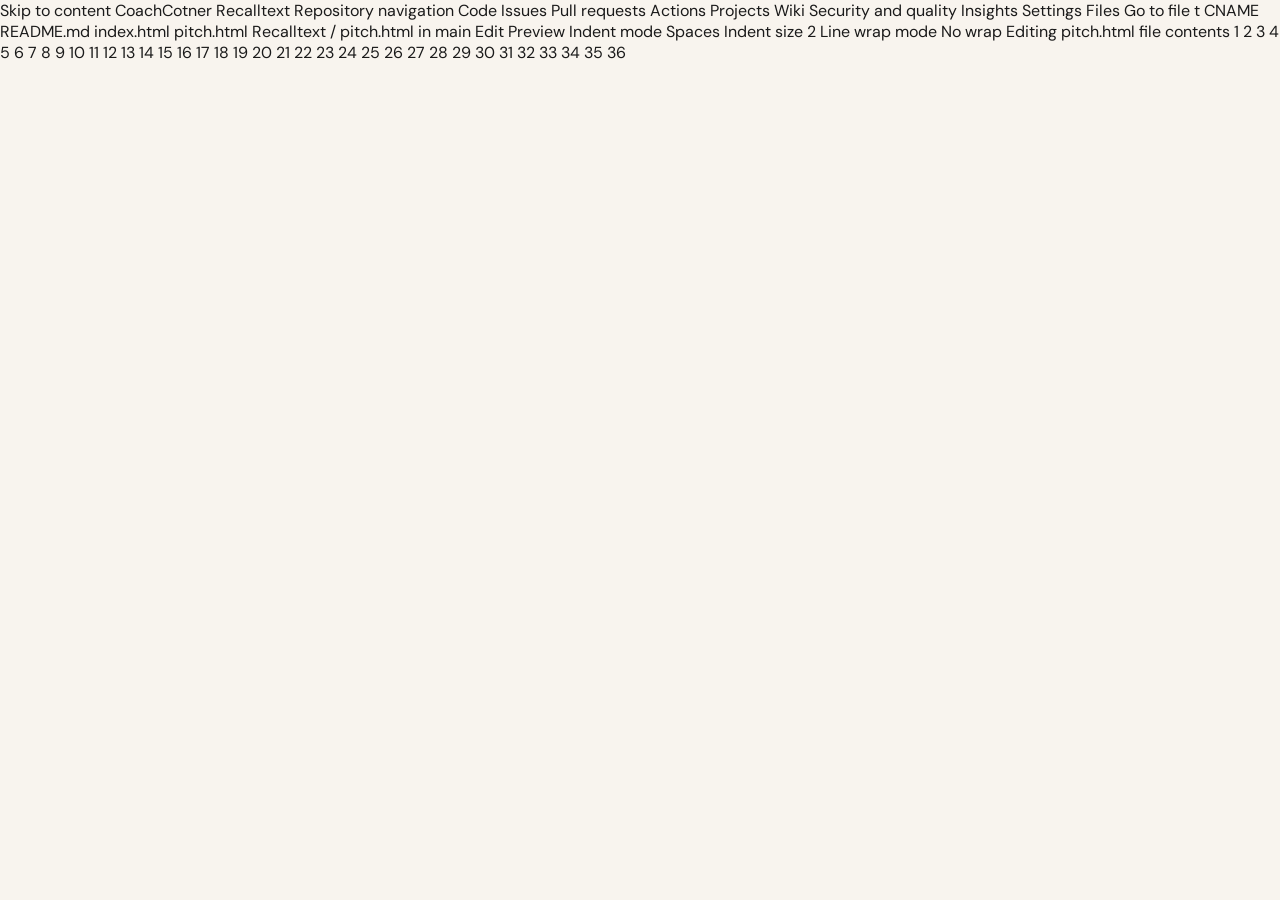
==== pitch/index.html @ 9c3ba1a9 "Create index.html" ====
Skip to content
CoachCotner
Recalltext
Repository navigation
Code
Issues
Pull requests
Actions
Projects
Wiki
Security and quality
Insights
Settings
Files
Go to file
t
CNAME
README.md
index.html
pitch.html
Recalltext
/
pitch.html
in
main

Edit

Preview
Indent mode

Spaces
Indent size

2
Line wrap mode

No wrap
Editing pitch.html file contents
  1
  2
  3
  4
  5
  6
  7
  8
  9
 10
 11
 12
 13
 14
 15
 16
 17
 18
 19
 20
 21
 22
 23
 24
 25
 26
 27
 28
 29
 30
 31
 32
 33
 34
 35
 36
<!DOCTYPE html>
<html lang="en">
<head>
<meta charset="UTF-8"/>
<meta name="viewport" content="width=device-width, initial-scale=1.0"/>
<title>RecallText™ — One Transaction. All Conversations. One Verified Record.</title>
<link href="https://fonts.googleapis.com/css2?family=Cormorant+Garamond:wght@400;500;600;700&family=DM+Sans:wght@300;400;500;600;700&family=DM+Mono:wght@400;500&display=swap" rel="stylesheet"/>
<style>
:root{--navy:#1A2F5A;--navy-dark:#0F1E3D;--orange:#F97316;--orange-light:#FB9A4B;--cream:#F8F4EE;--cream-dark:#EDE8DF;--text:#1A1A1A;--muted:#6B7280;}
*{margin:0;padding:0;box-sizing:border-box;}html{scroll-behavior:smooth;}
body{font-family:'DM Sans',sans-serif;background:var(--cream);color:var(--text);overflow-x:hidden;}
nav{position:fixed;top:0;left:0;right:0;z-index:100;background:rgba(15,30,61,0.97);backdrop-filter:blur(20px);padding:16px 60px;display:flex;align-items:center;justify-content:space-between;border-bottom:1px solid rgba(249,115,22,0.2);}
.nav-logo{font-family:'Cormorant Garamond',serif;font-size:22px;font-weight:700;color:white;}.nav-logo span{color:var(--orange);}
.nav-badge{background:rgba(249,115,22,0.12);border:1px solid rgba(249,115,22,0.35);color:var(--orange);font-size:10px;font-weight:700;letter-spacing:2px;text-transform:uppercase;padding:4px 14px;border-radius:100px;}
.nav-cta{background:var(--orange);color:white;padding:10px 28px;border-radius:100px;font-size:13px;font-weight:700;text-decoration:none;transition:all 0.2s;}
.nav-cta:hover{background:var(--orange-light);transform:translateY(-1px);}
.hero{min-height:100vh;background:linear-gradient(150deg,#0a1628 0%,var(--navy) 55%,#1e3a6e 100%);display:grid;grid-template-columns:1.1fr 0.9fr;align-items:center;padding:130px 80px 80px;position:relative;overflow:hidden;}
.hero::before{content:'';position:absolute;inset:0;pointer-events:none;background:radial-gradient(ellipse 60% 50% at 70% 50%,rgba(249,115,22,0.06) 0%,transparent 70%);}
.hero-tag{display:inline-flex;align-items:center;gap:8px;background:rgba(249,115,22,0.1);border:1px solid rgba(249,115,22,0.3);color:var(--orange);border-radius:100px;padding:6px 18px;font-size:11px;font-weight:700;letter-spacing:2px;text-transform:uppercase;margin-bottom:28px;animation:fadeUp 0.6s ease both;}
.hero h1{font-family:'Cormorant Garamond',serif;font-size:clamp(42px,5.5vw,72px);font-weight:600;line-height:1.08;color:white;letter-spacing:-0.5px;margin-bottom:24px;animation:fadeUp 0.6s ease 0.1s both;}
.hero h1 em{color:var(--orange);font-style:normal;}
.hero-sub{font-size:17px;line-height:1.75;color:rgba(255,255,255,0.68);max-width:500px;margin-bottom:44px;animation:fadeUp 0.6s ease 0.2s both;}
.hero-stats{display:flex;gap:48px;margin-bottom:48px;animation:fadeUp 0.6s ease 0.3s both;}
.stat-num{font-family:'Cormorant Garamond',serif;font-size:40px;font-weight:700;color:var(--orange);line-height:1;}
.stat-label{font-size:11px;color:rgba(255,255,255,0.45);margin-top:4px;font-weight:600;text-transform:uppercase;letter-spacing:1px;}
.hero-actions{display:flex;gap:14px;flex-wrap:wrap;animation:fadeUp 0.6s ease 0.4s both;}
.btn-primary{background:var(--orange);color:white;padding:15px 36px;border-radius:100px;font-size:14px;font-weight:700;text-decoration:none;transition:all 0.25s;box-shadow:0 8px 32px rgba(249,115,22,0.35);}
.btn-primary:hover{transform:translateY(-2px);box-shadow:0 14px 40px rgba(249,115,22,0.45);}
.btn-ghost{background:transparent;color:rgba(255,255,255,0.8);padding:15px 36px;border-radius:100px;font-size:14px;font-weight:500;text-decoration:none;border:1px solid rgba(255,255,255,0.2);transition:all 0.25s;}
.btn-ghost:hover{border-color:rgba(255,255,255,0.4);color:white;}
.hero-right{display:flex;justify-content:center;align-items:center;animation:fadeUp 0.8s ease 0.3s both;}
.doc-mockup{background:white;border-radius:18px;padding:28px;width:360px;box-shadow:0 40px 80px rgba(0,0,0,0.45);}
.doc-header{border-bottom:2px solid var(--navy);padding-bottom:14px;margin-bottom:18px;}
.doc-title{font-family:'Cormorant Garamond',serif;font-size:12px;font-weight:700;color:var(--navy);letter-spacing:1px;text-transform:uppercase;}
.doc-sub{font-size:10px;color:var(--muted);margin-top:3px;font-family:'DM Mono',monospace;}
.doc-section-head{font-size:9px;font-weight:700;color:var(--orange);text-transform:uppercase;letter-spacing:1.5px;margin-bottom:10px;display:flex;align-items:center;gap:8px;}
Use Control + Shift + m to toggle the tab key moving focus. Alternatively, use esc then tab to move to the next interactive element on the page.
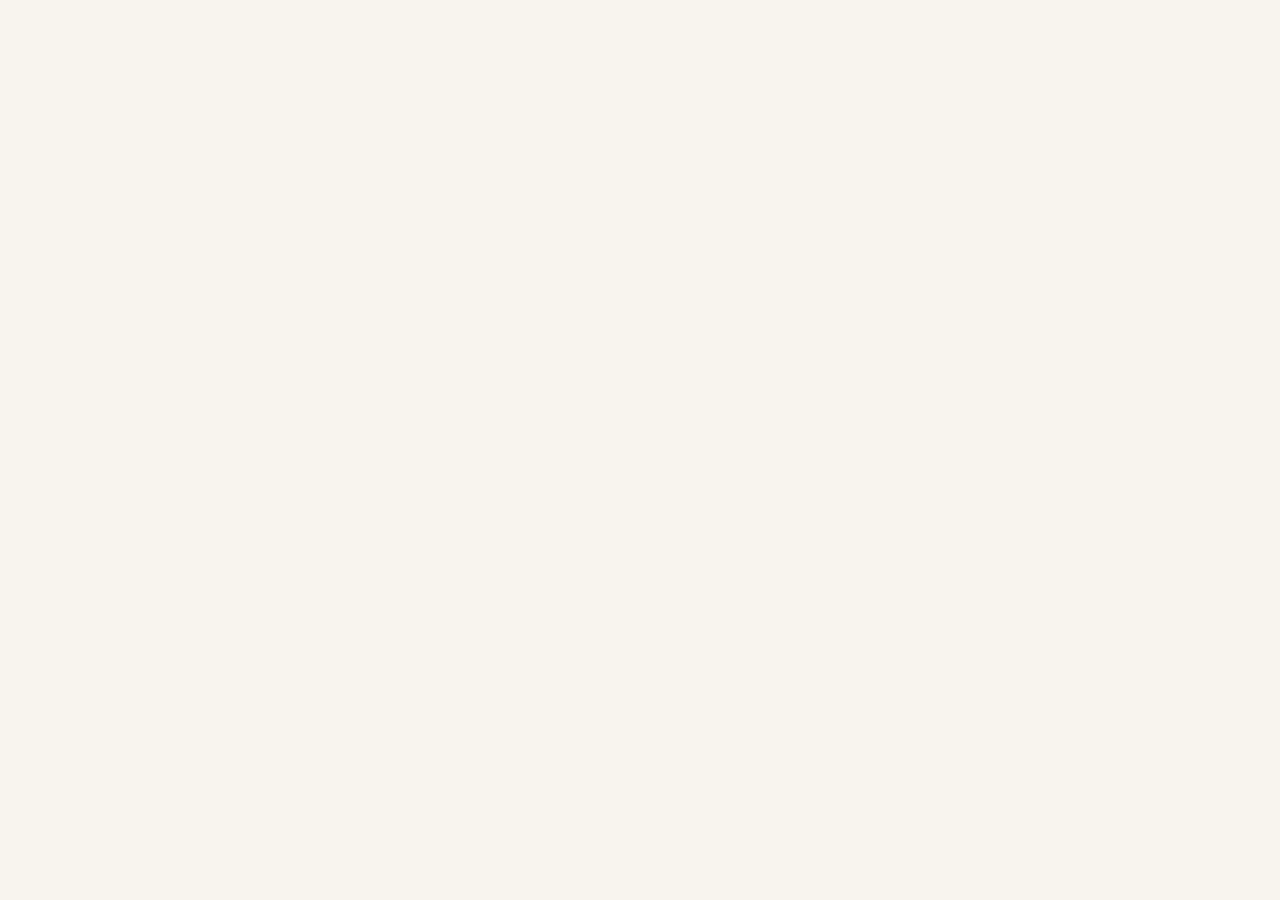
==== commit ce7710e0: "Update index.html" ====
--- a/pitch/index.html
+++ b/pitch/index.html
@@ -1,78 +1,3 @@
-Skip to content
-CoachCotner
-Recalltext
-Repository navigation
-Code
-Issues
-Pull requests
-Actions
-Projects
-Wiki
-Security and quality
-Insights
-Settings
-Files
-Go to file
-t
-CNAME
-README.md
-index.html
-pitch.html
-Recalltext
-/
-pitch.html
-in
-main
-
-Edit
-
-Preview
-Indent mode
-
-Spaces
-Indent size
-
-2
-Line wrap mode
-
-No wrap
-Editing pitch.html file contents
-  1
-  2
-  3
-  4
-  5
-  6
-  7
-  8
-  9
- 10
- 11
- 12
- 13
- 14
- 15
- 16
- 17
- 18
- 19
- 20
- 21
- 22
- 23
- 24
- 25
- 26
- 27
- 28
- 29
- 30
- 31
- 32
- 33
- 34
- 35
- 36
 <!DOCTYPE html>
 <html lang="en">
 <head>
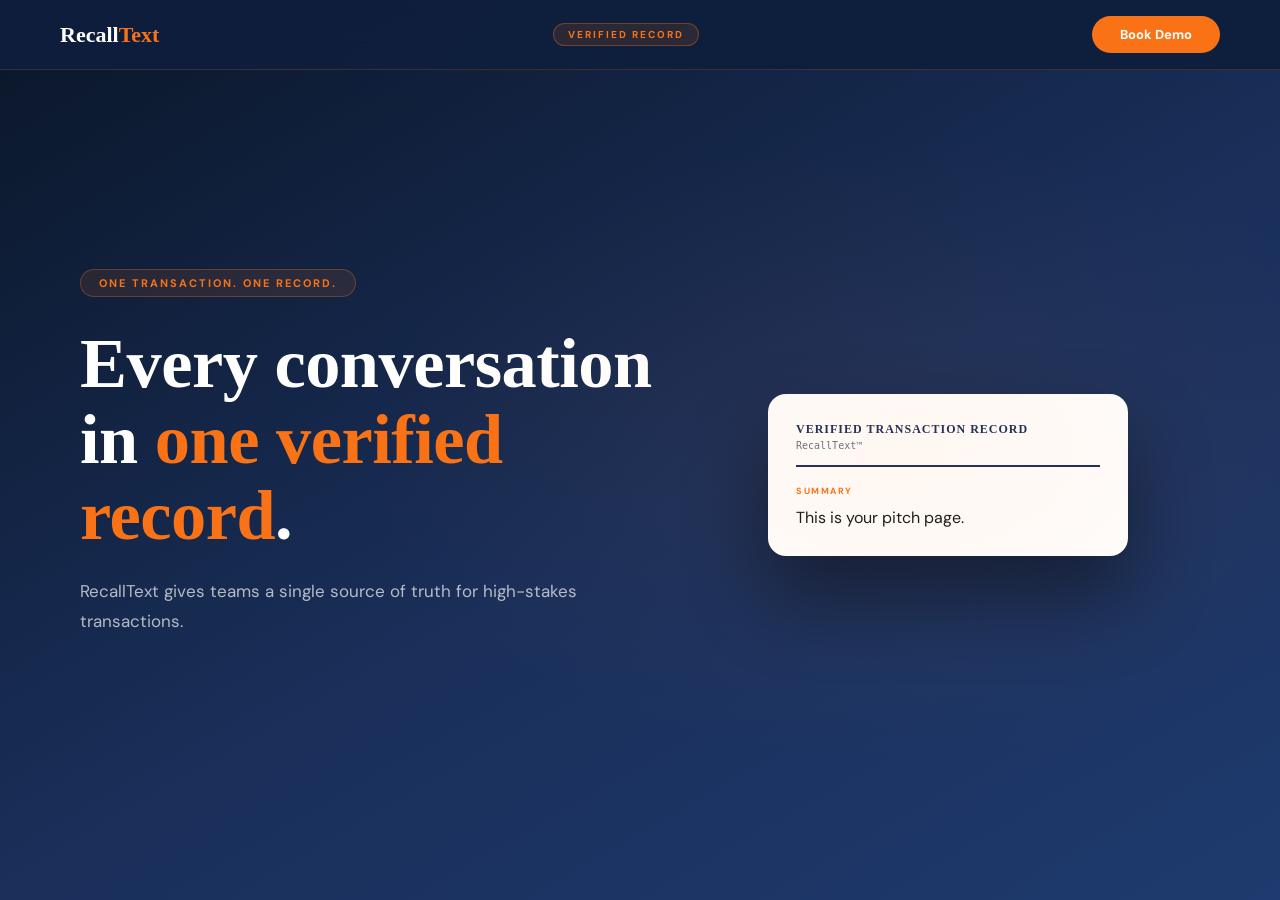
==== commit b051b788: "Update index.html" ====
--- a/pitch/index.html
+++ b/pitch/index.html
@@ -34,4 +34,38 @@
 .doc-title{font-family:'Cormorant Garamond',serif;font-size:12px;font-weight:700;color:var(--navy);letter-spacing:1px;text-transform:uppercase;}
 .doc-sub{font-size:10px;color:var(--muted);margin-top:3px;font-family:'DM Mono',monospace;}
 .doc-section-head{font-size:9px;font-weight:700;color:var(--orange);text-transform:uppercase;letter-spacing:1.5px;margin-bottom:10px;display:flex;align-items:center;gap:8px;}
-Use Control + Shift + m to toggle the tab key moving focus. Alternatively, use esc then tab to move to the next interactive element on the page.
+</style>
+</head>
+
+<body>
+
+<nav>
+  <div class="nav-logo">Recall<span>Text</span></div>
+  <div class="nav-badge">Verified Record</div>
+  <a class="nav-cta" href="#">Book Demo</a>
+</nav>
+
+<section class="hero">
+  <div>
+    <div class="hero-tag">One Transaction. One Record.</div>
+    <h1>Every conversation in <em>one verified record</em>.</h1>
+    <p class="hero-sub">
+      RecallText gives teams a single source of truth for high-stakes transactions.
+    </p>
+  </div>
+
+  <div class="hero-right">
+    <div class="doc-mockup">
+      <div class="doc-header">
+        <div class="doc-title">Verified Transaction Record</div>
+        <div class="doc-sub">RecallText™</div>
+      </div>
+
+      <div class="doc-section-head">Summary</div>
+      <p>This is your pitch page.</p>
+    </div>
+  </div>
+</section>
+
+</body>
+</html>
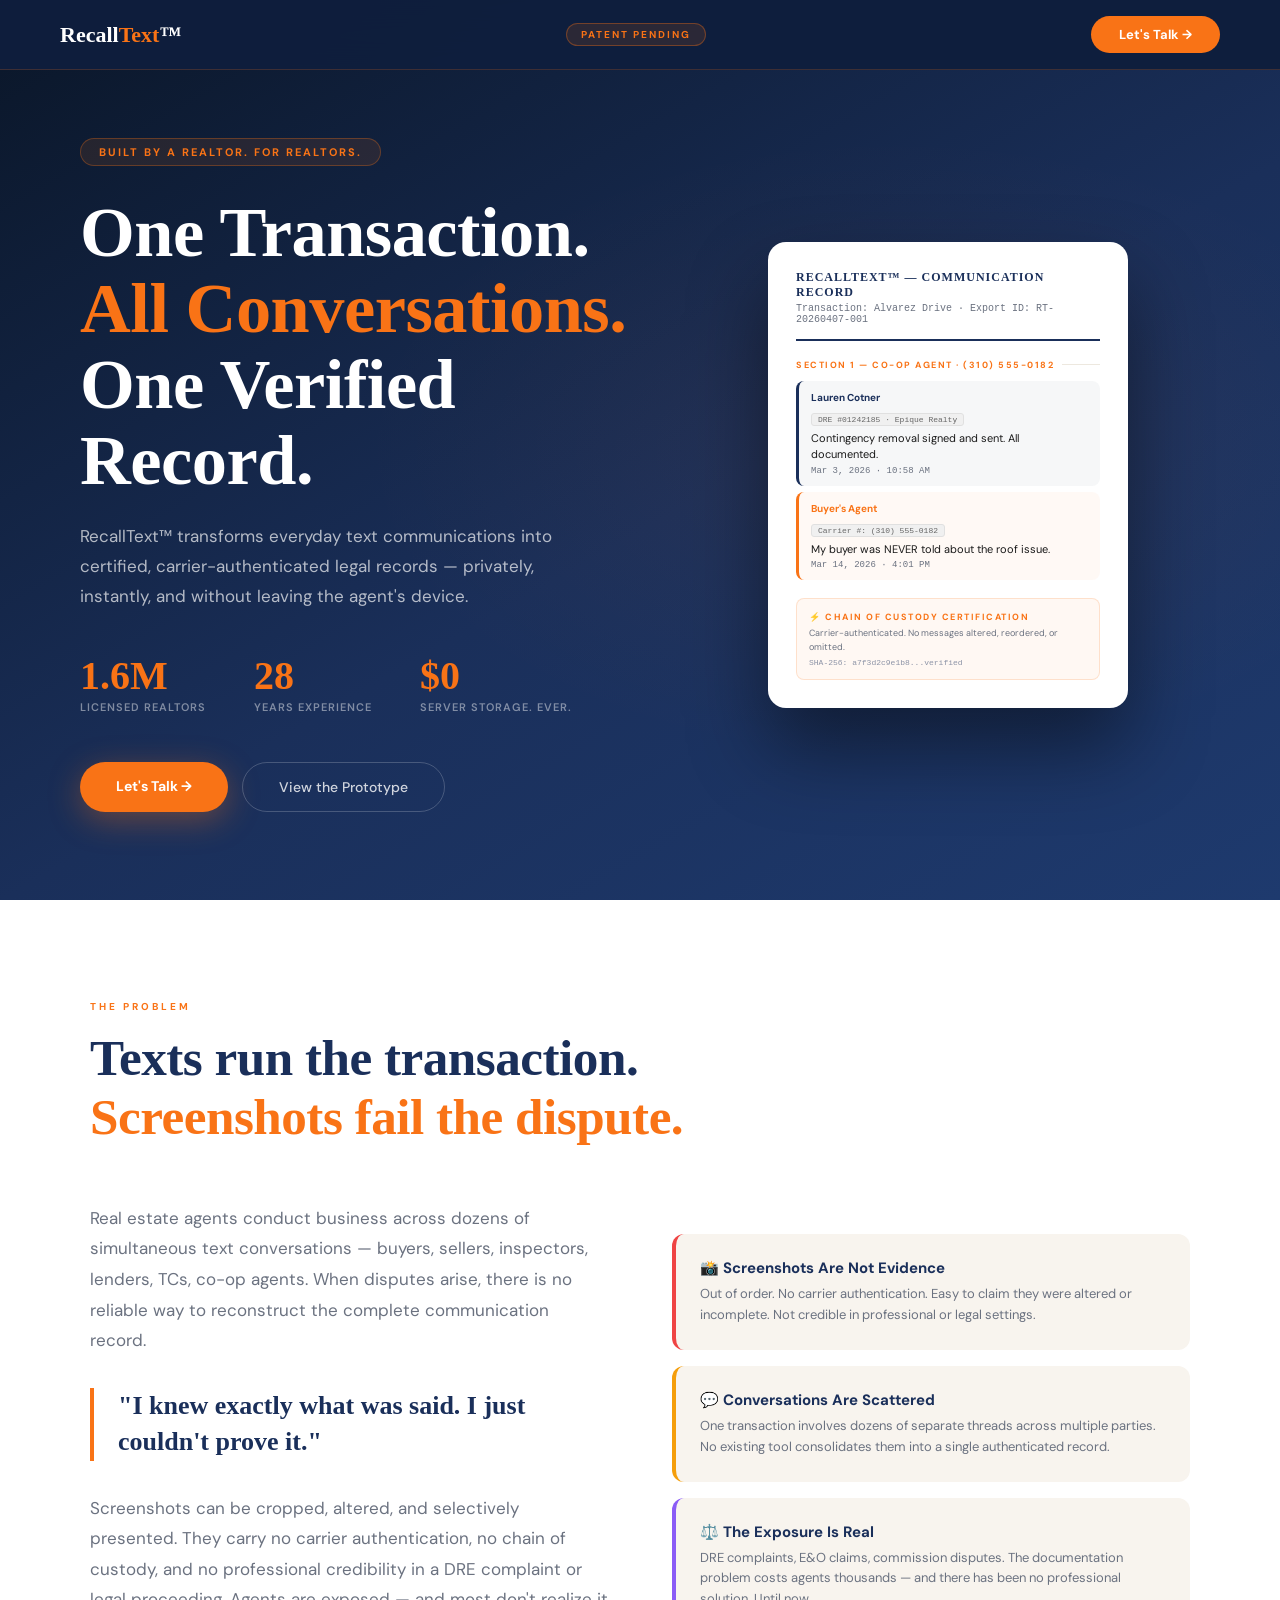
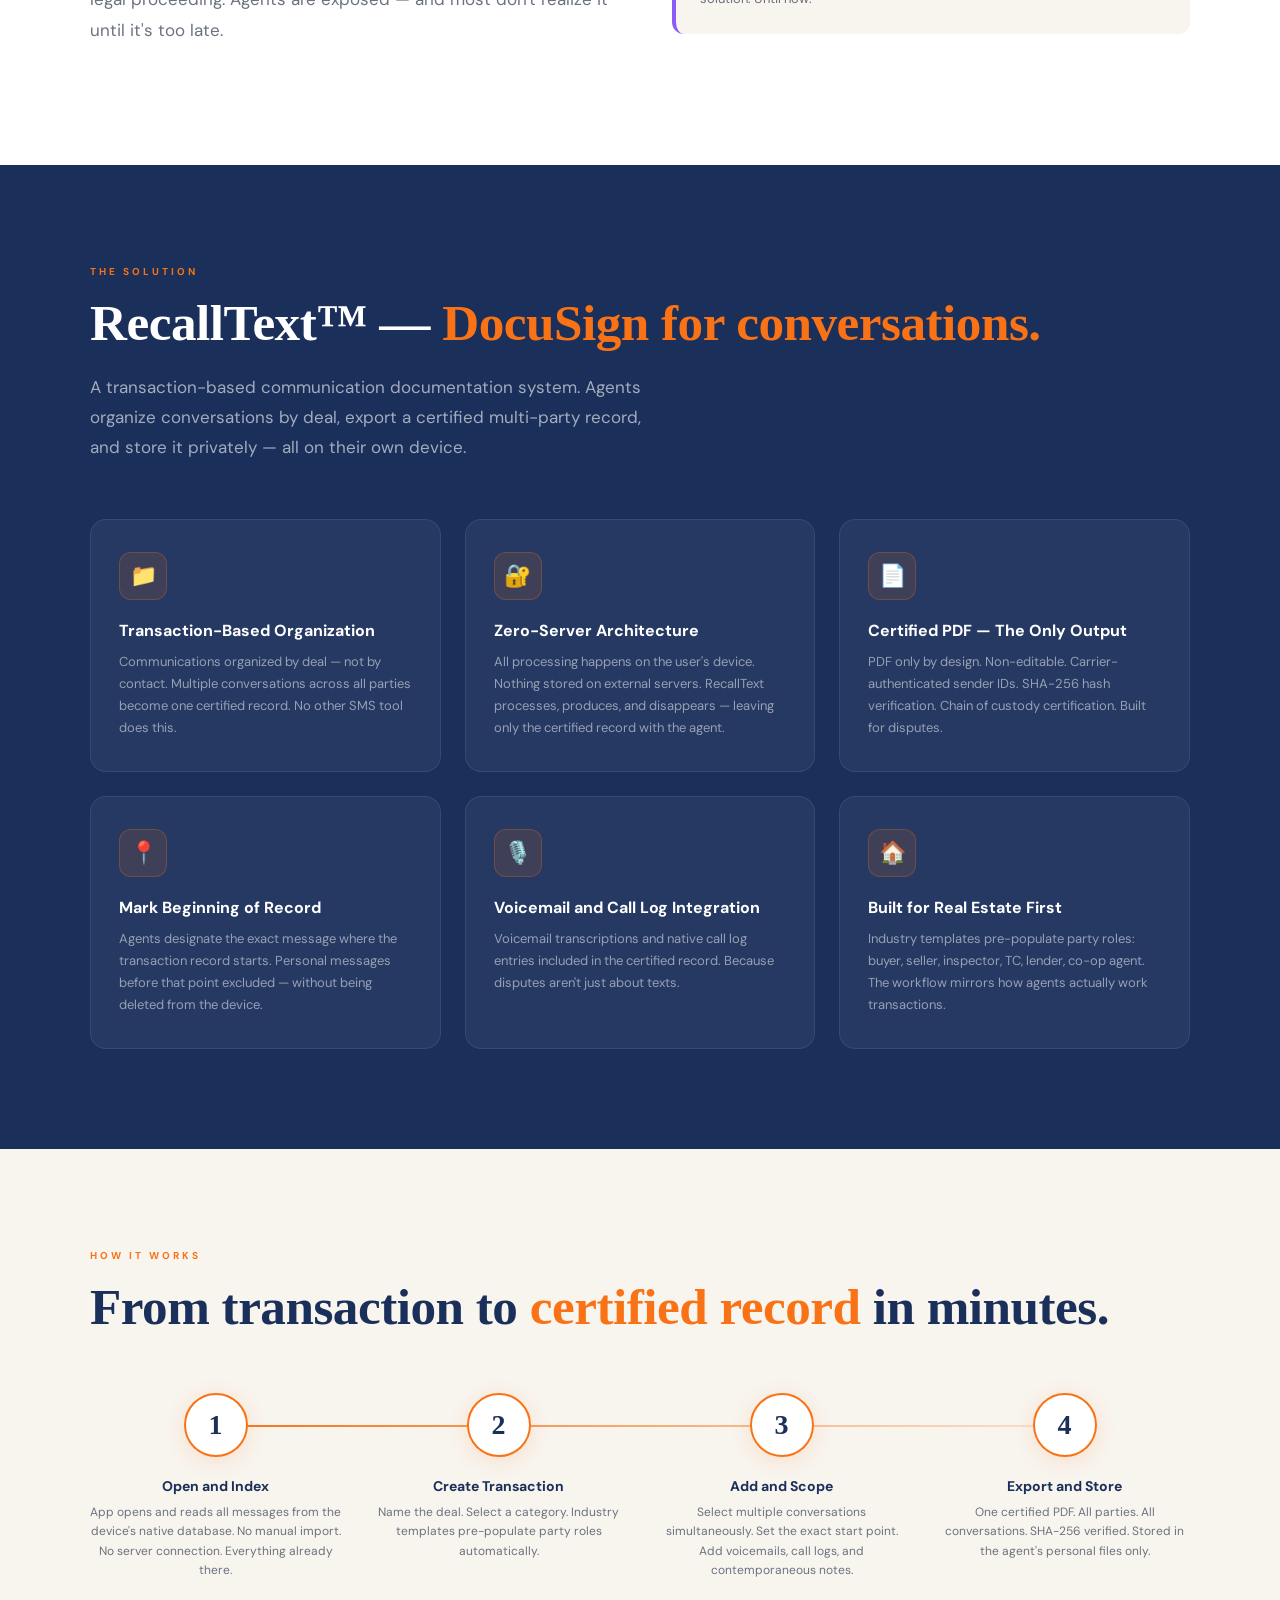
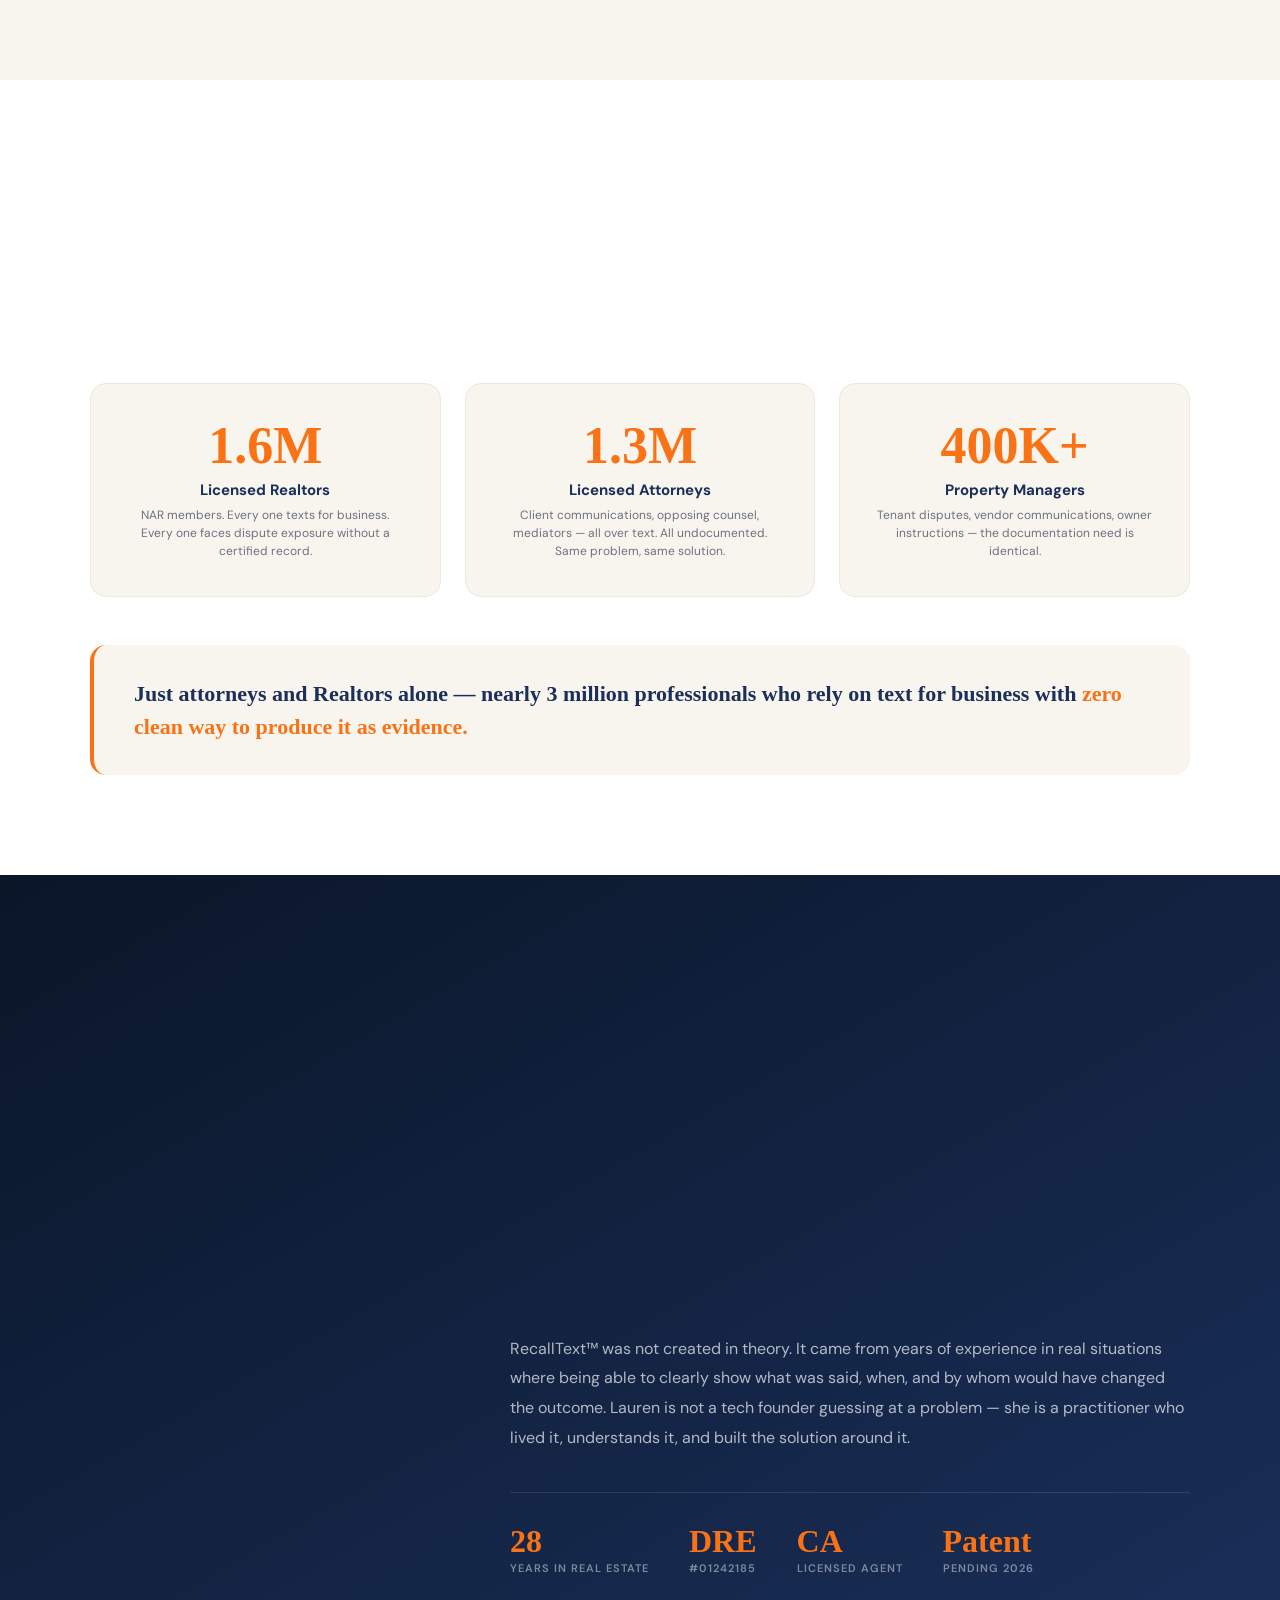
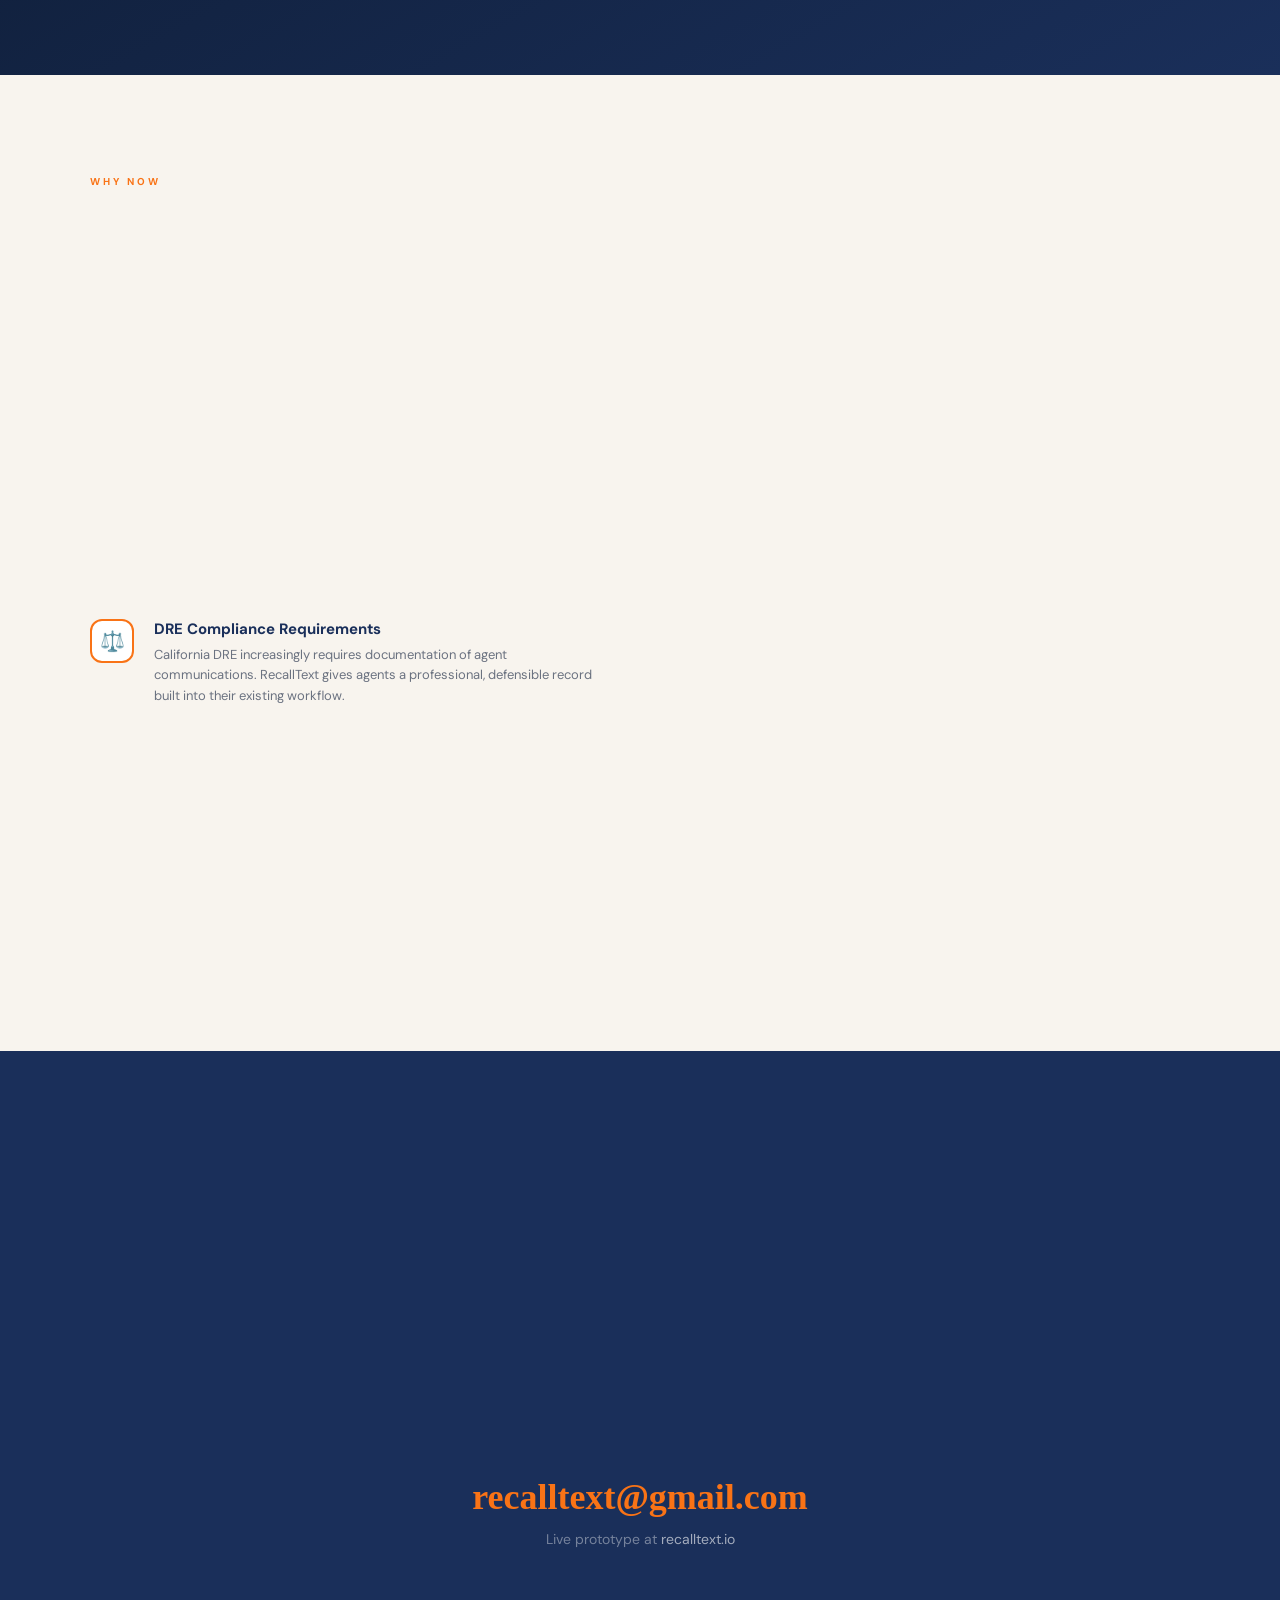
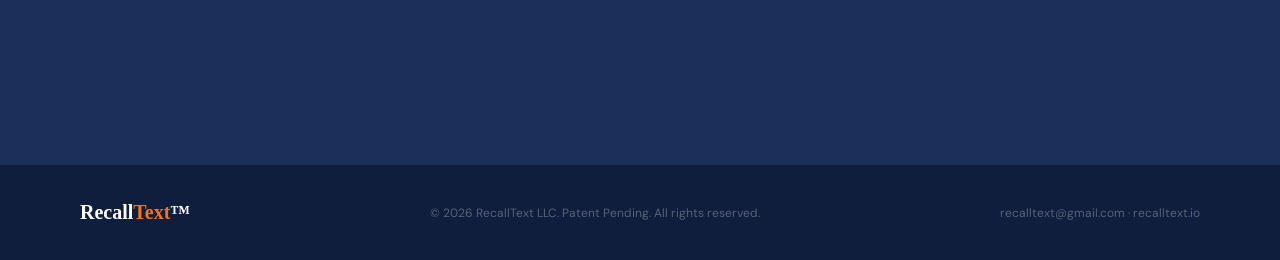
==== commit 0d0a093a: "Update index.html" ====
--- a/pitch/index.html
+++ b/pitch/index.html
@@ -34,38 +34,362 @@
 .doc-title{font-family:'Cormorant Garamond',serif;font-size:12px;font-weight:700;color:var(--navy);letter-spacing:1px;text-transform:uppercase;}
 .doc-sub{font-size:10px;color:var(--muted);margin-top:3px;font-family:'DM Mono',monospace;}
 .doc-section-head{font-size:9px;font-weight:700;color:var(--orange);text-transform:uppercase;letter-spacing:1.5px;margin-bottom:10px;display:flex;align-items:center;gap:8px;}
+.doc-section-head::after{content:'';flex:1;height:1px;background:var(--cream-dark);}
+.doc-msg{padding:10px 12px;border-radius:8px;margin-bottom:6px;border-left:3px solid;}
+.doc-msg.navy{border-color:var(--navy);background:rgba(26,47,90,0.04);}
+.doc-msg.orange{border-color:var(--orange);background:rgba(249,115,22,0.04);}
+.doc-msg .sender{font-size:10px;font-weight:700;margin-bottom:2px;}
+.doc-msg.navy .sender{color:var(--navy);}.doc-msg.orange .sender{color:var(--orange);}
+.doc-msg .badge{display:inline-block;background:#F0F0F0;border:1px solid #E0E0E0;border-radius:3px;padding:1px 6px;font-size:8px;color:#666;font-family:'DM Mono',monospace;margin-bottom:4px;}
+.doc-msg .text{font-size:11px;line-height:1.5;color:var(--text);}
+.doc-msg .ts{font-size:9px;color:var(--muted);margin-top:3px;font-family:'DM Mono',monospace;}
+.doc-cert{margin-top:18px;padding:12px;background:rgba(249,115,22,0.05);border:1px solid rgba(249,115,22,0.18);border-radius:8px;}
+.doc-cert-title{font-size:9px;font-weight:700;color:var(--orange);text-transform:uppercase;letter-spacing:1.5px;margin-bottom:4px;}
+.doc-cert-text{font-size:9px;color:var(--muted);line-height:1.5;}
+.doc-hash{font-family:'DM Mono',monospace;font-size:8px;color:var(--navy);margin-top:4px;opacity:0.5;}
+section{padding:100px 80px;}.section-inner{max-width:1100px;margin:0 auto;}
+.section-tag{font-size:10px;font-weight:700;color:var(--orange);letter-spacing:3px;text-transform:uppercase;margin-bottom:16px;}
+.section-title{font-family:'Cormorant Garamond',serif;font-size:clamp(30px,4vw,52px);font-weight:600;line-height:1.15;letter-spacing:-0.5px;margin-bottom:20px;color:var(--navy);}
+.section-title em{color:var(--orange);font-style:normal;}
+.problem{background:white;}
+.problem-grid{display:grid;grid-template-columns:1fr 1fr;gap:64px;align-items:center;margin-top:56px;}
+.problem-left p{font-size:17px;line-height:1.8;color:var(--muted);margin-bottom:20px;}
+.pull-quote{font-family:'Cormorant Garamond',serif;font-size:26px;font-weight:600;color:var(--navy);line-height:1.4;border-left:4px solid var(--orange);padding-left:24px;margin:32px 0;}
+.problem-cards{display:flex;flex-direction:column;gap:16px;}
+.problem-card{background:var(--cream);border-radius:12px;padding:24px;border-left:4px solid;}
+.problem-card.p1{border-color:#EF4444;}.problem-card.p2{border-color:#F59E0B;}.problem-card.p3{border-color:#8B5CF6;}
+.problem-card h3{font-size:15px;font-weight:700;color:var(--navy);margin-bottom:6px;}
+.problem-card p{font-size:13px;color:var(--muted);line-height:1.6;}
+.solution{background:var(--navy);}.solution .section-title{color:white;}
+.solution-grid{display:grid;grid-template-columns:repeat(3,1fr);gap:24px;margin-top:56px;}
+.solution-card{background:rgba(255,255,255,0.05);border:1px solid rgba(255,255,255,0.08);border-radius:16px;padding:32px 28px;transition:all 0.3s;}
+.solution-card:hover{background:rgba(249,115,22,0.08);border-color:rgba(249,115,22,0.25);transform:translateY(-4px);}
+.solution-icon{width:48px;height:48px;background:rgba(249,115,22,0.12);border:1px solid rgba(249,115,22,0.25);border-radius:12px;display:flex;align-items:center;justify-content:center;font-size:22px;margin-bottom:20px;}
+.solution-card h3{font-size:16px;font-weight:700;color:white;margin-bottom:10px;}
+.solution-card p{font-size:13px;color:rgba(255,255,255,0.52);line-height:1.7;}
+.how{background:var(--cream);}
+.steps{display:grid;grid-template-columns:repeat(4,1fr);gap:32px;margin-top:56px;position:relative;}
+.steps::before{content:'';position:absolute;top:32px;left:12%;right:12%;height:2px;background:linear-gradient(90deg,var(--orange),rgba(249,115,22,0.15));z-index:0;}
+.step{position:relative;z-index:1;text-align:center;}
+.step-num{width:64px;height:64px;background:white;border:2px solid var(--orange);border-radius:50%;display:flex;align-items:center;justify-content:center;margin:0 auto 20px;font-family:'Cormorant Garamond',serif;font-size:28px;font-weight:700;color:var(--navy);box-shadow:0 4px 20px rgba(249,115,22,0.15);}
+.step h3{font-size:14px;font-weight:700;color:var(--navy);margin-bottom:8px;}.step p{font-size:12px;color:var(--muted);line-height:1.6;}
+.market{background:white;}
+.market-grid{display:grid;grid-template-columns:repeat(3,1fr);gap:24px;margin-top:56px;}
+.market-card{background:var(--cream);border-radius:16px;padding:36px;text-align:center;border:1px solid var(--cream-dark);transition:all 0.2s;}
+.market-card:hover{border-color:var(--orange);transform:translateY(-2px);}
+.market-num{font-family:'Cormorant Garamond',serif;font-size:52px;font-weight:700;color:var(--orange);line-height:1;margin-bottom:8px;}
+.market-label{font-size:15px;font-weight:700;color:var(--navy);margin-bottom:6px;}
+.market-sub{font-size:12px;color:var(--muted);line-height:1.5;}
+.founder{background:linear-gradient(150deg,#0a1628 0%,var(--navy) 100%);}
+.founder-grid{display:grid;grid-template-columns:340px 1fr;gap:80px;align-items:center;}
+.founder-photo-wrap{position:relative;}
+.founder-photo{width:100%;border-radius:20px;box-shadow:0 40px 80px rgba(0,0,0,0.4);display:block;}
+.founder-badge{position:absolute;bottom:-16px;left:50%;transform:translateX(-50%);background:var(--orange);color:white;font-size:11px;font-weight:700;padding:8px 20px;border-radius:100px;white-space:nowrap;letter-spacing:0.5px;box-shadow:0 8px 24px rgba(249,115,22,0.4);}
+.founder-content .section-title{color:white;margin-bottom:24px;}
+.founder-bio{font-size:16px;line-height:1.85;color:rgba(255,255,255,0.68);margin-bottom:20px;}
+.founder-creds{display:flex;gap:40px;margin-top:40px;flex-wrap:wrap;padding-top:32px;border-top:1px solid rgba(255,255,255,0.1);}
+.cred-val{font-family:'Cormorant Garamond',serif;font-size:32px;font-weight:700;color:var(--orange);line-height:1;margin-bottom:4px;}
+.cred-label{font-size:11px;color:rgba(255,255,255,0.45);font-weight:600;letter-spacing:1px;text-transform:uppercase;}
+.why{background:var(--cream);}
+.why-grid{display:grid;grid-template-columns:1fr 1fr;gap:60px;margin-top:56px;align-items:start;}
+.why-point{display:flex;gap:20px;margin-bottom:32px;}
+.why-icon{width:44px;height:44px;flex-shrink:0;background:white;border:2px solid var(--orange);border-radius:12px;display:flex;align-items:center;justify-content:center;font-size:20px;}
+.why-point h3{font-size:15px;font-weight:700;color:var(--navy);margin-bottom:6px;}
+.why-point p{font-size:13px;color:var(--muted);line-height:1.6;}
+.why-box{background:white;border-radius:20px;padding:40px;border:1px solid var(--cream-dark);}
+.why-box h3{font-family:'Cormorant Garamond',serif;font-size:26px;font-weight:600;color:var(--navy);margin-bottom:20px;}
+.check-list{list-style:none;}
+.check-list li{display:flex;align-items:flex-start;gap:12px;padding:12px 0;border-bottom:1px solid var(--cream-dark);font-size:14px;color:var(--text);line-height:1.5;}
+.check-list li:last-child{border-bottom:none;}
+.chk{width:22px;height:22px;flex-shrink:0;background:rgba(249,115,22,0.1);color:var(--orange);font-weight:700;font-size:12px;border-radius:50%;display:flex;align-items:center;justify-content:center;margin-top:1px;}
+.cta-section{background:var(--navy);text-align:center;padding:120px 80px;}
+.cta-section .section-title{color:white;margin-bottom:16px;}
+.cta-sub{font-size:18px;color:rgba(255,255,255,0.62);max-width:520px;margin:0 auto 48px;line-height:1.75;}
+.cta-email{font-family:'Cormorant Garamond',serif;font-size:36px;font-weight:600;color:var(--orange);text-decoration:none;display:block;margin-bottom:12px;}
+.cta-proto{font-size:14px;color:rgba(255,255,255,0.4);margin-bottom:40px;}
+.cta-proto a{color:rgba(255,255,255,0.6);text-decoration:none;}
+.cta-proto a:hover{color:var(--orange);}
+.btn-big{background:var(--orange);color:white;padding:18px 52px;border-radius:100px;font-size:16px;font-weight:700;text-decoration:none;transition:all 0.25s;box-shadow:0 12px 40px rgba(249,115,22,0.35);display:inline-block;}
+.btn-big:hover{transform:translateY(-2px);box-shadow:0 16px 50px rgba(249,115,22,0.45);}
+footer{background:var(--navy-dark);padding:36px 80px;display:flex;align-items:center;justify-content:space-between;flex-wrap:wrap;gap:16px;}
+.footer-logo{font-family:'Cormorant Garamond',serif;font-size:20px;font-weight:700;color:white;}
+.footer-logo span{color:var(--orange);}
+.footer-copy{font-size:12px;color:rgba(255,255,255,0.3);}
+@keyframes fadeUp{from{opacity:0;transform:translateY(24px);}to{opacity:1;transform:translateY(0);}}
+.reveal{opacity:0;transform:translateY(24px);transition:all 0.65s ease;}
+.reveal.visible{opacity:1;transform:translateY(0);}
+@media(max-width:960px){nav{padding:16px 24px;}.nav-badge{display:none;}.hero{grid-template-columns:1fr;padding:110px 24px 60px;}.hero-right{display:none;}section{padding:60px 24px;}.problem-grid,.founder-grid,.why-grid{grid-template-columns:1fr;gap:40px;}.solution-grid,.market-grid{grid-template-columns:1fr;}.steps{grid-template-columns:1fr 1fr;}.steps::before{display:none;}footer{padding:28px 24px;flex-direction:column;text-align:center;}.cta-section{padding:80px 24px;}}
 </style>
 </head>
-
 <body>
-
 <nav>
-  <div class="nav-logo">Recall<span>Text</span></div>
-  <div class="nav-badge">Verified Record</div>
-  <a class="nav-cta" href="#">Book Demo</a>
+  <div class="nav-logo">Recall<span>Text</span>™</div>
+  <div class="nav-badge">Patent Pending</div>
+  <a href="mailto:recalltext@gmail.com" class="nav-cta">Let's Talk →</a>
 </nav>
-
+ 
 <section class="hero">
-  <div>
-    <div class="hero-tag">One Transaction. One Record.</div>
-    <h1>Every conversation in <em>one verified record</em>.</h1>
-    <p class="hero-sub">
-      RecallText gives teams a single source of truth for high-stakes transactions.
-    </p>
-  </div>
-
+  <div class="hero-left">
+    <div class="hero-tag">Built by a Realtor. For Realtors.</div>
+    <h1>One Transaction.<br/><em>All Conversations.</em><br/>One Verified Record.</h1>
+    <p class="hero-sub">RecallText™ transforms everyday text communications into certified, carrier-authenticated legal records — privately, instantly, and without leaving the agent's device.</p>
+    <div class="hero-stats">
+      <div><div class="stat-num">1.6M</div><div class="stat-label">Licensed Realtors</div></div>
+      <div><div class="stat-num">28</div><div class="stat-label">Years Experience</div></div>
+      <div><div class="stat-num">$0</div><div class="stat-label">Server Storage. Ever.</div></div>
+    </div>
+    <div class="hero-actions">
+      <a href="mailto:recalltext@gmail.com" class="btn-primary">Let's Talk →</a>
+      <a href="https://recalltext.io" target="_blank" class="btn-ghost">View the Prototype</a>
+    </div>
+  </div>
   <div class="hero-right">
     <div class="doc-mockup">
       <div class="doc-header">
-        <div class="doc-title">Verified Transaction Record</div>
-        <div class="doc-sub">RecallText™</div>
-      </div>
-
-      <div class="doc-section-head">Summary</div>
-      <p>This is your pitch page.</p>
-    </div>
-  </div>
-</section>
-
+        <div class="doc-title">RecallText™ — Communication Record</div>
+        <div class="doc-sub">Transaction: Alvarez Drive · Export ID: RT-20260407-001</div>
+      </div>
+      <div class="doc-section-head">Section 1 — Co-op Agent · (310) 555-0182</div>
+      <div class="doc-msg navy">
+        <div class="sender">Lauren Cotner</div>
+        <div class="badge">DRE #01242185 · Epique Realty</div>
+        <div class="text">Contingency removal signed and sent. All documented.</div>
+        <div class="ts">Mar 3, 2026 · 10:58 AM</div>
+      </div>
+      <div class="doc-msg orange">
+        <div class="sender">Buyer's Agent</div>
+        <div class="badge">Carrier #: (310) 555-0182</div>
+        <div class="text">My buyer was NEVER told about the roof issue.</div>
+        <div class="ts">Mar 14, 2026 · 4:01 PM</div>
+      </div>
+      <div class="doc-cert">
+        <div class="doc-cert-title">⚡ Chain of Custody Certification</div>
+        <div class="doc-cert-text">Carrier-authenticated. No messages altered, reordered, or omitted.</div>
+        <div class="doc-hash">SHA-256: a7f3d2c9e1b8...verified</div>
+      </div>
+    </div>
+  </div>
+</section>
+ 
+<section class="problem">
+  <div class="section-inner">
+    <div class="section-tag reveal">The Problem</div>
+    <h2 class="section-title reveal">Texts run the transaction.<br/><em>Screenshots fail the dispute.</em></h2>
+    <div class="problem-grid">
+      <div class="problem-left">
+        <p class="reveal">Real estate agents conduct business across dozens of simultaneous text conversations — buyers, sellers, inspectors, lenders, TCs, co-op agents. When disputes arise, there is no reliable way to reconstruct the complete communication record.</p>
+        <div class="pull-quote reveal">"I knew exactly what was said. I just couldn't prove it."</div>
+        <p class="reveal">Screenshots can be cropped, altered, and selectively presented. They carry no carrier authentication, no chain of custody, and no professional credibility in a DRE complaint or legal proceeding. Agents are exposed — and most don't realize it until it's too late.</p>
+      </div>
+      <div class="problem-cards">
+        <div class="problem-card p1 reveal">
+          <h3>📸 Screenshots Are Not Evidence</h3>
+          <p>Out of order. No carrier authentication. Easy to claim they were altered or incomplete. Not credible in professional or legal settings.</p>
+        </div>
+        <div class="problem-card p2 reveal">
+          <h3>💬 Conversations Are Scattered</h3>
+          <p>One transaction involves dozens of separate threads across multiple parties. No existing tool consolidates them into a single authenticated record.</p>
+        </div>
+        <div class="problem-card p3 reveal">
+          <h3>⚖️ The Exposure Is Real</h3>
+          <p>DRE complaints, E&O claims, commission disputes. The documentation problem costs agents thousands — and there has been no professional solution. Until now.</p>
+        </div>
+      </div>
+    </div>
+  </div>
+</section>
+ 
+<section class="solution">
+  <div class="section-inner">
+    <div class="section-tag reveal">The Solution</div>
+    <h2 class="section-title reveal">RecallText™ — <em>DocuSign for conversations.</em></h2>
+    <p style="color:rgba(255,255,255,0.6);font-size:17px;max-width:580px;line-height:1.75;margin-top:16px;" class="reveal">A transaction-based communication documentation system. Agents organize conversations by deal, export a certified multi-party record, and store it privately — all on their own device.</p>
+    <div class="solution-grid">
+      <div class="solution-card reveal">
+        <div class="solution-icon">📁</div>
+        <h3>Transaction-Based Organization</h3>
+        <p>Communications organized by deal — not by contact. Multiple conversations across all parties become one certified record. No other SMS tool does this.</p>
+      </div>
+      <div class="solution-card reveal">
+        <div class="solution-icon">🔐</div>
+        <h3>Zero-Server Architecture</h3>
+        <p>All processing happens on the user's device. Nothing stored on external servers. RecallText processes, produces, and disappears — leaving only the certified record with the agent.</p>
+      </div>
+      <div class="solution-card reveal">
+        <div class="solution-icon">📄</div>
+        <h3>Certified PDF — The Only Output</h3>
+        <p>PDF only by design. Non-editable. Carrier-authenticated sender IDs. SHA-256 hash verification. Chain of custody certification. Built for disputes.</p>
+      </div>
+      <div class="solution-card reveal">
+        <div class="solution-icon">📍</div>
+        <h3>Mark Beginning of Record</h3>
+        <p>Agents designate the exact message where the transaction record starts. Personal messages before that point excluded — without being deleted from the device.</p>
+      </div>
+      <div class="solution-card reveal">
+        <div class="solution-icon">🎙️</div>
+        <h3>Voicemail and Call Log Integration</h3>
+        <p>Voicemail transcriptions and native call log entries included in the certified record. Because disputes aren't just about texts.</p>
+      </div>
+      <div class="solution-card reveal">
+        <div class="solution-icon">🏠</div>
+        <h3>Built for Real Estate First</h3>
+        <p>Industry templates pre-populate party roles: buyer, seller, inspector, TC, lender, co-op agent. The workflow mirrors how agents actually work transactions.</p>
+      </div>
+    </div>
+  </div>
+</section>
+ 
+<section class="how">
+  <div class="section-inner">
+    <div class="section-tag reveal">How It Works</div>
+    <h2 class="section-title reveal">From transaction to <em>certified record</em> in minutes.</h2>
+    <div class="steps">
+      <div class="step reveal">
+        <div class="step-num">1</div>
+        <h3>Open and Index</h3>
+        <p>App opens and reads all messages from the device's native database. No manual import. No server connection. Everything already there.</p>
+      </div>
+      <div class="step reveal">
+        <div class="step-num">2</div>
+        <h3>Create Transaction</h3>
+        <p>Name the deal. Select a category. Industry templates pre-populate party roles automatically.</p>
+      </div>
+      <div class="step reveal">
+        <div class="step-num">3</div>
+        <h3>Add and Scope</h3>
+        <p>Select multiple conversations simultaneously. Set the exact start point. Add voicemails, call logs, and contemporaneous notes.</p>
+      </div>
+      <div class="step reveal">
+        <div class="step-num">4</div>
+        <h3>Export and Store</h3>
+        <p>One certified PDF. All parties. All conversations. SHA-256 verified. Stored in the agent's personal files only.</p>
+      </div>
+    </div>
+  </div>
+</section>
+ 
+<section class="market">
+  <div class="section-inner">
+    <div class="section-tag reveal">The Market</div>
+    <h2 class="section-title reveal">Every professional who texts for business<br/><em>is exposed without this.</em></h2>
+    <div class="market-grid">
+      <div class="market-card reveal">
+        <div class="market-num">1.6M</div>
+        <div class="market-label">Licensed Realtors</div>
+        <div class="market-sub">NAR members. Every one texts for business. Every one faces dispute exposure without a certified record.</div>
+      </div>
+      <div class="market-card reveal">
+        <div class="market-num">1.3M</div>
+        <div class="market-label">Licensed Attorneys</div>
+        <div class="market-sub">Client communications, opposing counsel, mediators — all over text. All undocumented. Same problem, same solution.</div>
+      </div>
+      <div class="market-card reveal">
+        <div class="market-num">400K+</div>
+        <div class="market-label">Property Managers</div>
+        <div class="market-sub">Tenant disputes, vendor communications, owner instructions — the documentation need is identical.</div>
+      </div>
+    </div>
+    <div style="margin-top:48px;padding:32px 40px;background:var(--cream);border-radius:16px;border-left:4px solid var(--orange);" class="reveal">
+      <p style="font-family:'Cormorant Garamond',serif;font-size:22px;font-weight:600;color:var(--navy);line-height:1.5;">Just attorneys and Realtors alone — nearly 3 million professionals who rely on text for business with <em style="color:var(--orange);font-style:normal;">zero clean way to produce it as evidence.</em></p>
+    </div>
+  </div>
+</section>
+ 
+<section class="founder">
+  <div class="section-inner">
+    <div class="founder-grid">
+      <div class="founder-photo-wrap reveal">
+        <img src="6e2d71ed-1fa9-4b6d-a63e-8615f44f7f50-1_all_3604.jpg" alt="Lauren Cotner, Founder RecallText" class="founder-photo"/>
+        <div class="founder-badge">Founder &amp; CEO — RecallText LLC</div>
+      </div>
+      <div class="founder-content">
+        <div class="section-tag reveal">Who Built This</div>
+        <h2 class="section-title reveal">Built by someone who <em>lived it.</em></h2>
+        <p class="founder-bio reveal">Lauren Cotner has spent over 28 years in real estate working directly in the trenches — managing transactions, solving problems, and navigating the real-world complexities of deals, clients, and communication.</p>
+        <p class="founder-bio reveal">She built her business on relationships, accountability, and knowing how quickly small misunderstandings can turn into major disputes. Over the years she has seen firsthand how critical conversations get lost across scattered text threads — leaving agents exposed when it matters most.</p>
+        <p class="founder-bio reveal">RecallText™ was not created in theory. It came from years of experience in real situations where being able to clearly show what was said, when, and by whom would have changed the outcome. Lauren is not a tech founder guessing at a problem — she is a practitioner who lived it, understands it, and built the solution around it.</p>
+        <div class="founder-creds reveal">
+          <div><div class="cred-val">28</div><div class="cred-label">Years in Real Estate</div></div>
+          <div><div class="cred-val">DRE</div><div class="cred-label">#01242185</div></div>
+          <div><div class="cred-val">CA</div><div class="cred-label">Licensed Agent</div></div>
+          <div><div class="cred-val">Patent</div><div class="cred-label">Pending 2026</div></div>
+        </div>
+      </div>
+    </div>
+  </div>
+</section>
+ 
+<section class="why">
+  <div class="section-inner">
+    <div class="section-tag reveal">Why Now</div>
+    <h2 class="section-title reveal">The compliance environment<br/><em>demands this tool.</em></h2>
+    <div class="why-grid">
+      <div>
+        <div class="why-point reveal">
+          <div class="why-icon">📋</div>
+          <div>
+            <h3>Post-NAR Settlement Landscape</h3>
+            <p>The 2024 NAR settlement changed how agent communications must be documented. Buyer agreements, compensation conversations, and disclosures now require clear records.</p>
+          </div>
+        </div>
+        <div class="why-point reveal">
+          <div class="why-icon">🛡️</div>
+          <div>
+            <h3>E&amp;O Insurance Implications</h3>
+            <p>One documented communication record can be the difference between a dismissed complaint and a six-figure E&amp;O claim. RecallText is protection infrastructure.</p>
+          </div>
+        </div>
+        <div class="why-point reveal">
+          <div class="why-icon">⚖️</div>
+          <div>
+            <h3>DRE Compliance Requirements</h3>
+            <p>California DRE increasingly requires documentation of agent communications. RecallText gives agents a professional, defensible record built into their existing workflow.</p>
+          </div>
+        </div>
+        <div class="why-point reveal">
+          <div class="why-icon">🔒</div>
+          <div>
+            <h3>Privacy by Architecture</h3>
+            <p>Zero-server means zero liability for the platform. No messages are ever stored, transmitted, or accessible to RecallText. The agent owns everything. Always.</p>
+          </div>
+        </div>
+      </div>
+      <div class="why-box reveal">
+        <h3>What a Strategic Partnership Looks Like</h3>
+        <ul class="check-list">
+          <li><div class="chk">✓</div>Non-exclusive founding partner status — available to all brokerages and associations</li>
+          <li><div class="chk">✓</div>Preferred pricing locked for partner members at founding rate</li>
+          <li><div class="chk">✓</div>Co-marketing and co-branding opportunities at launch</li>
+          <li><div class="chk">✓</div>White-label options available for brokerage-level deployment</li>
+          <li><div class="chk">✓</div>Web-based subscription model — no app store fees passed to partners</li>
+          <li><div class="chk">✓</div>Zero server architecture — zero data liability for the partner organization</li>
+          <li><div class="chk">✓</div>First institutional partner in the country to offer this protection to members</li>
+        </ul>
+      </div>
+    </div>
+  </div>
+</section>
+ 
+<section class="cta-section">
+  <div class="section-tag reveal">Let's Talk</div>
+  <h2 class="section-title reveal">Ready to protect<br/><em>your agents?</em></h2>
+  <p class="cta-sub reveal">RecallText™ is Patent Pending, fully prototyped, and ready for a founding partner conversation. Let's talk about what this looks like for your members.</p>
+  <a href="mailto:recalltext@gmail.com" class="cta-email reveal">recalltext@gmail.com</a>
+  <div class="cta-proto reveal">Live prototype at <a href="https://recalltext.io" target="_blank">recalltext.io</a></div>
+  <a href="mailto:recalltext@gmail.com" class="btn-big reveal">Start the Conversation →</a>
+</section>
+ 
+<footer>
+  <div class="footer-logo">Recall<span>Text</span>™</div>
+  <div class="footer-copy">© 2026 RecallText LLC. Patent Pending. All rights reserved.</div>
+  <div class="footer-copy">recalltext@gmail.com · recalltext.io</div>
+</footer>
+ 
+<script>
+const reveals=document.querySelectorAll('.reveal');
+const obs=new IntersectionObserver(entries=>{entries.forEach((e,i)=>{if(e.isIntersecting)setTimeout(()=>e.target.classList.add('visible'),i*60);});},{threshold:0.08});
+reveals.forEach(r=>obs.observe(r));
+</script>
 </body>
 </html>
+ 
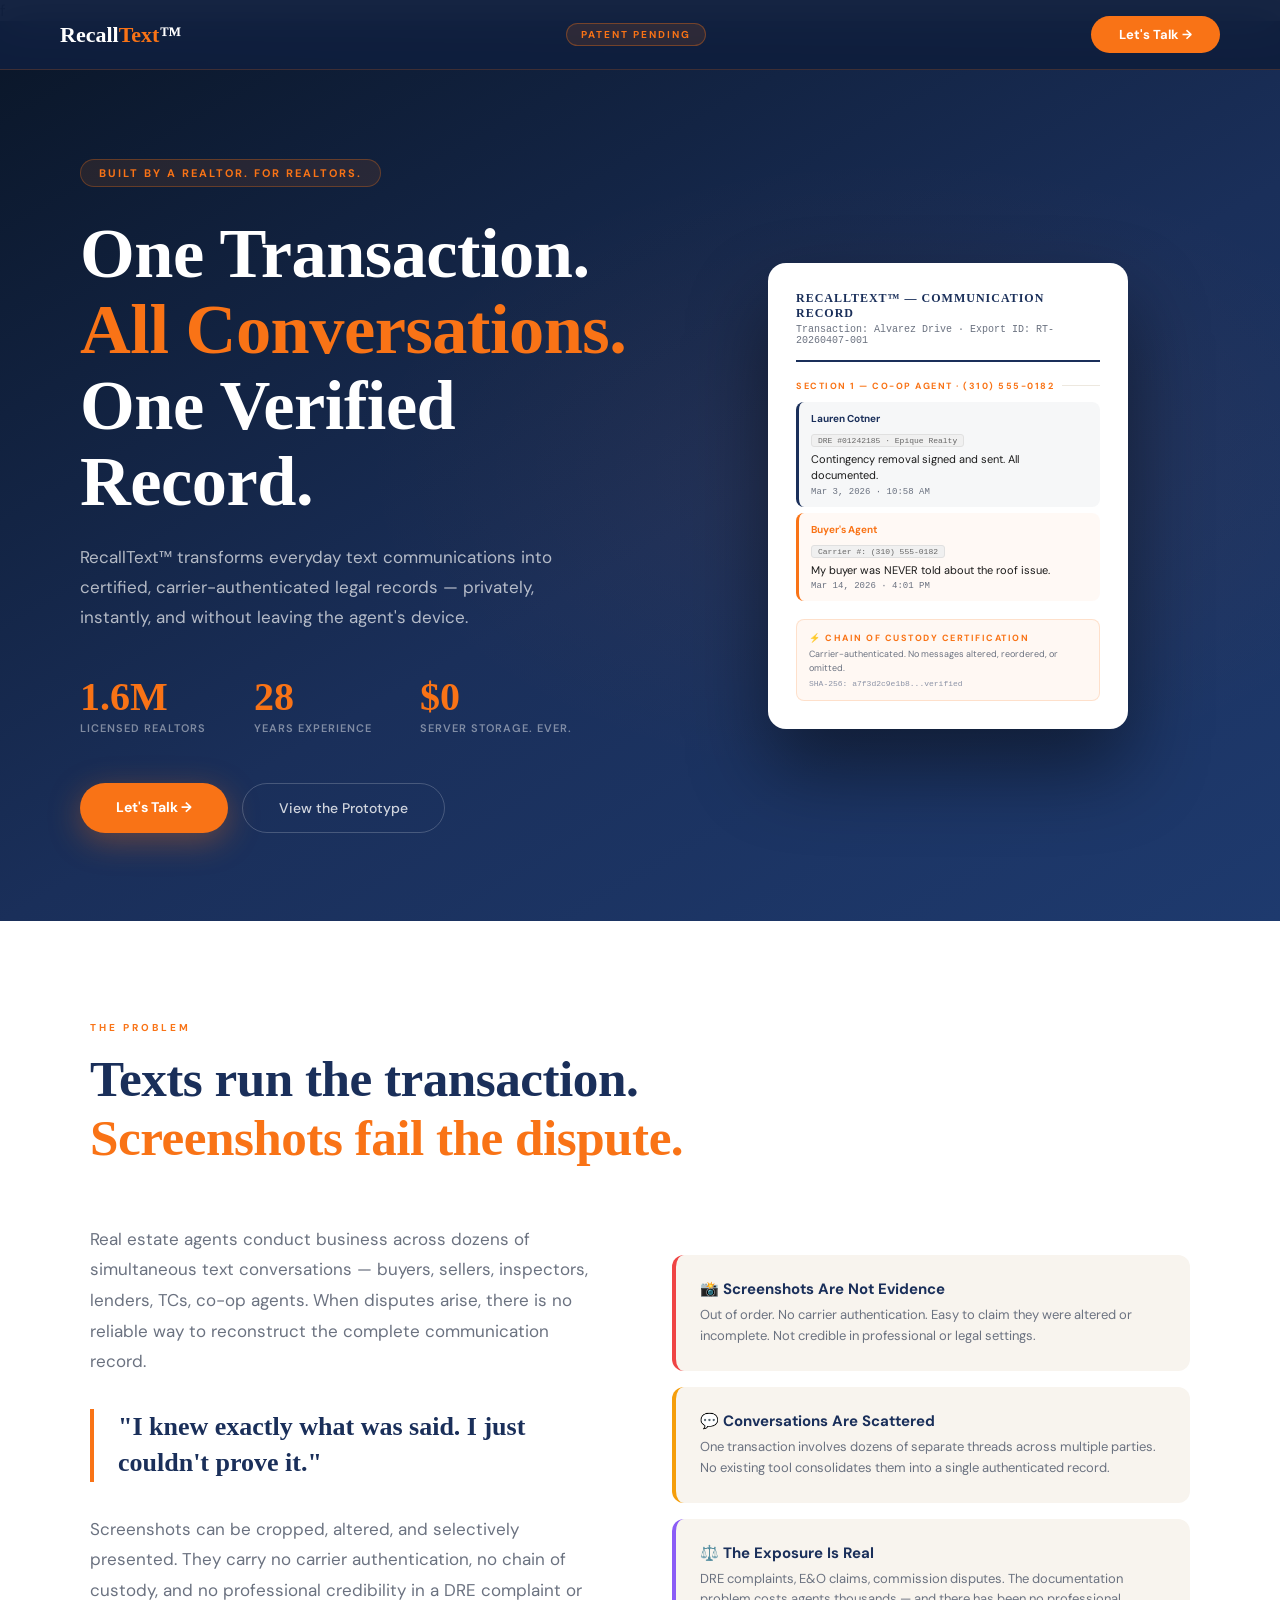
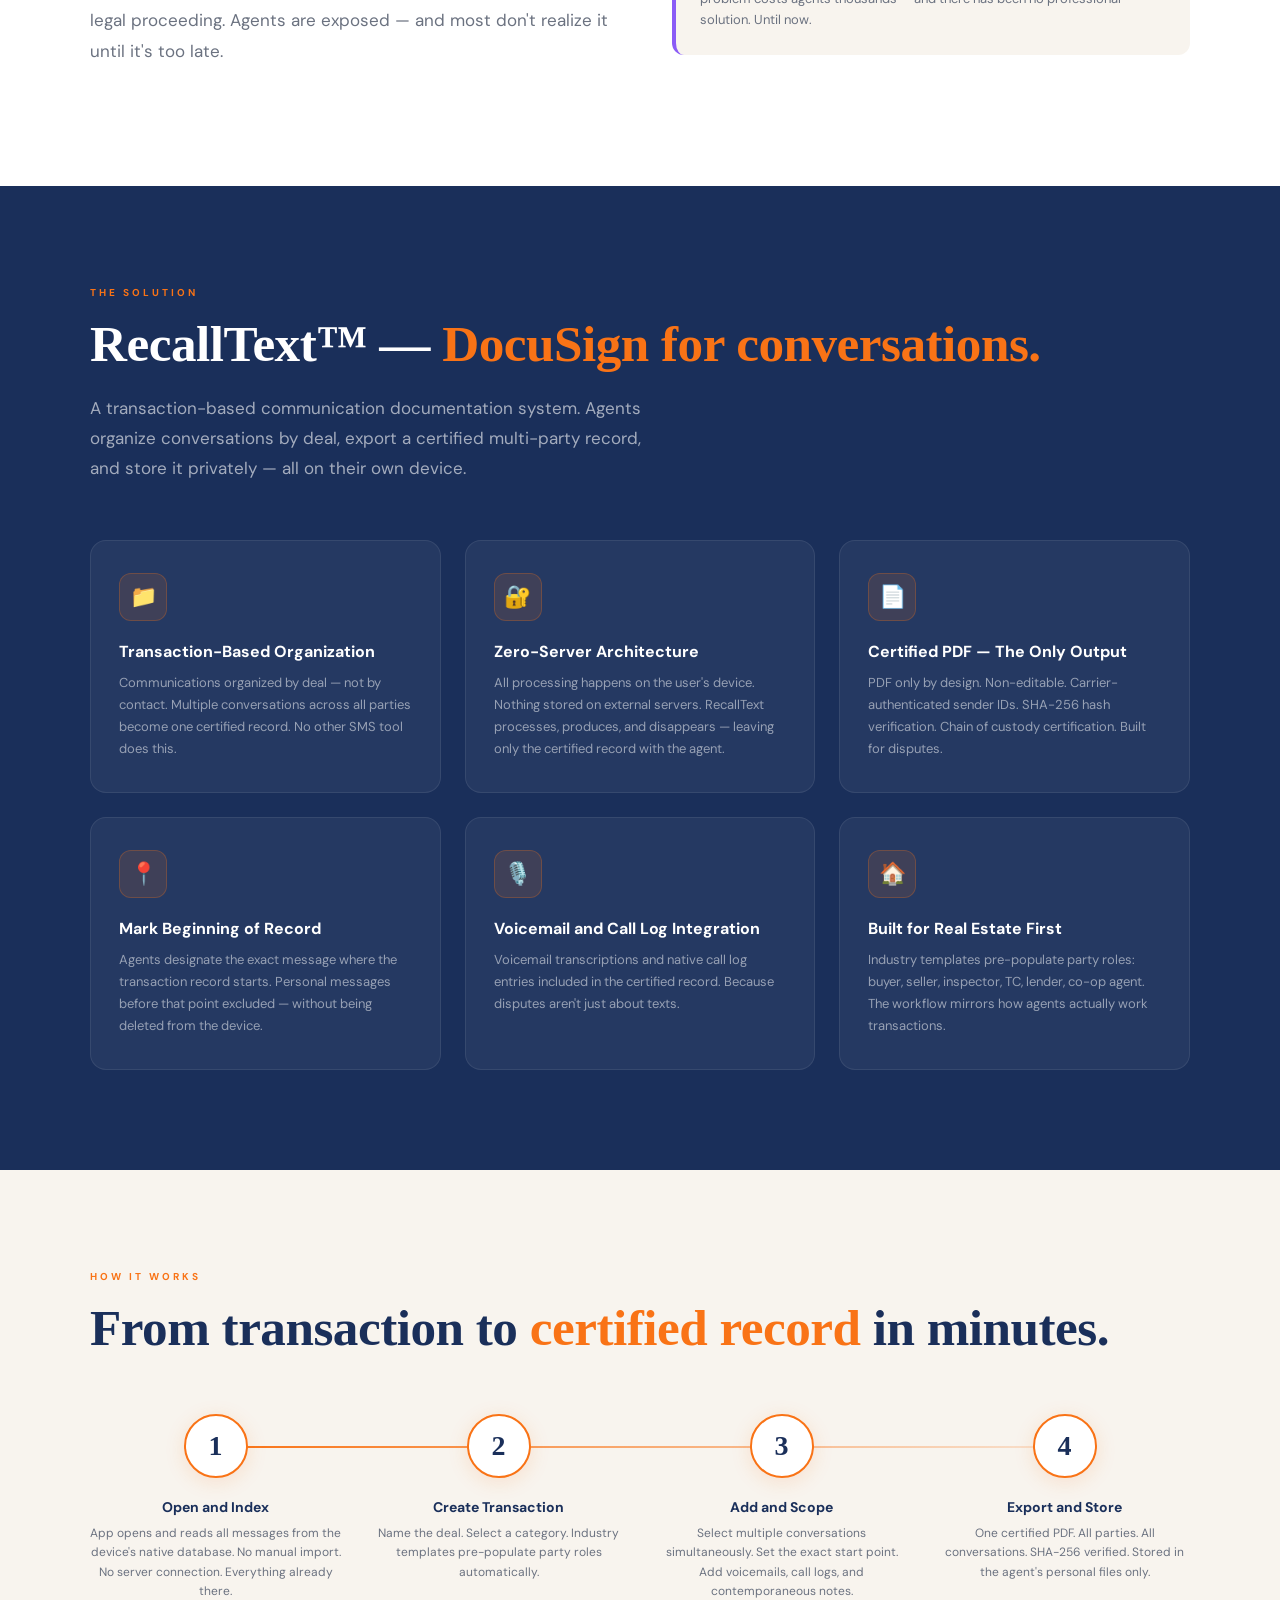
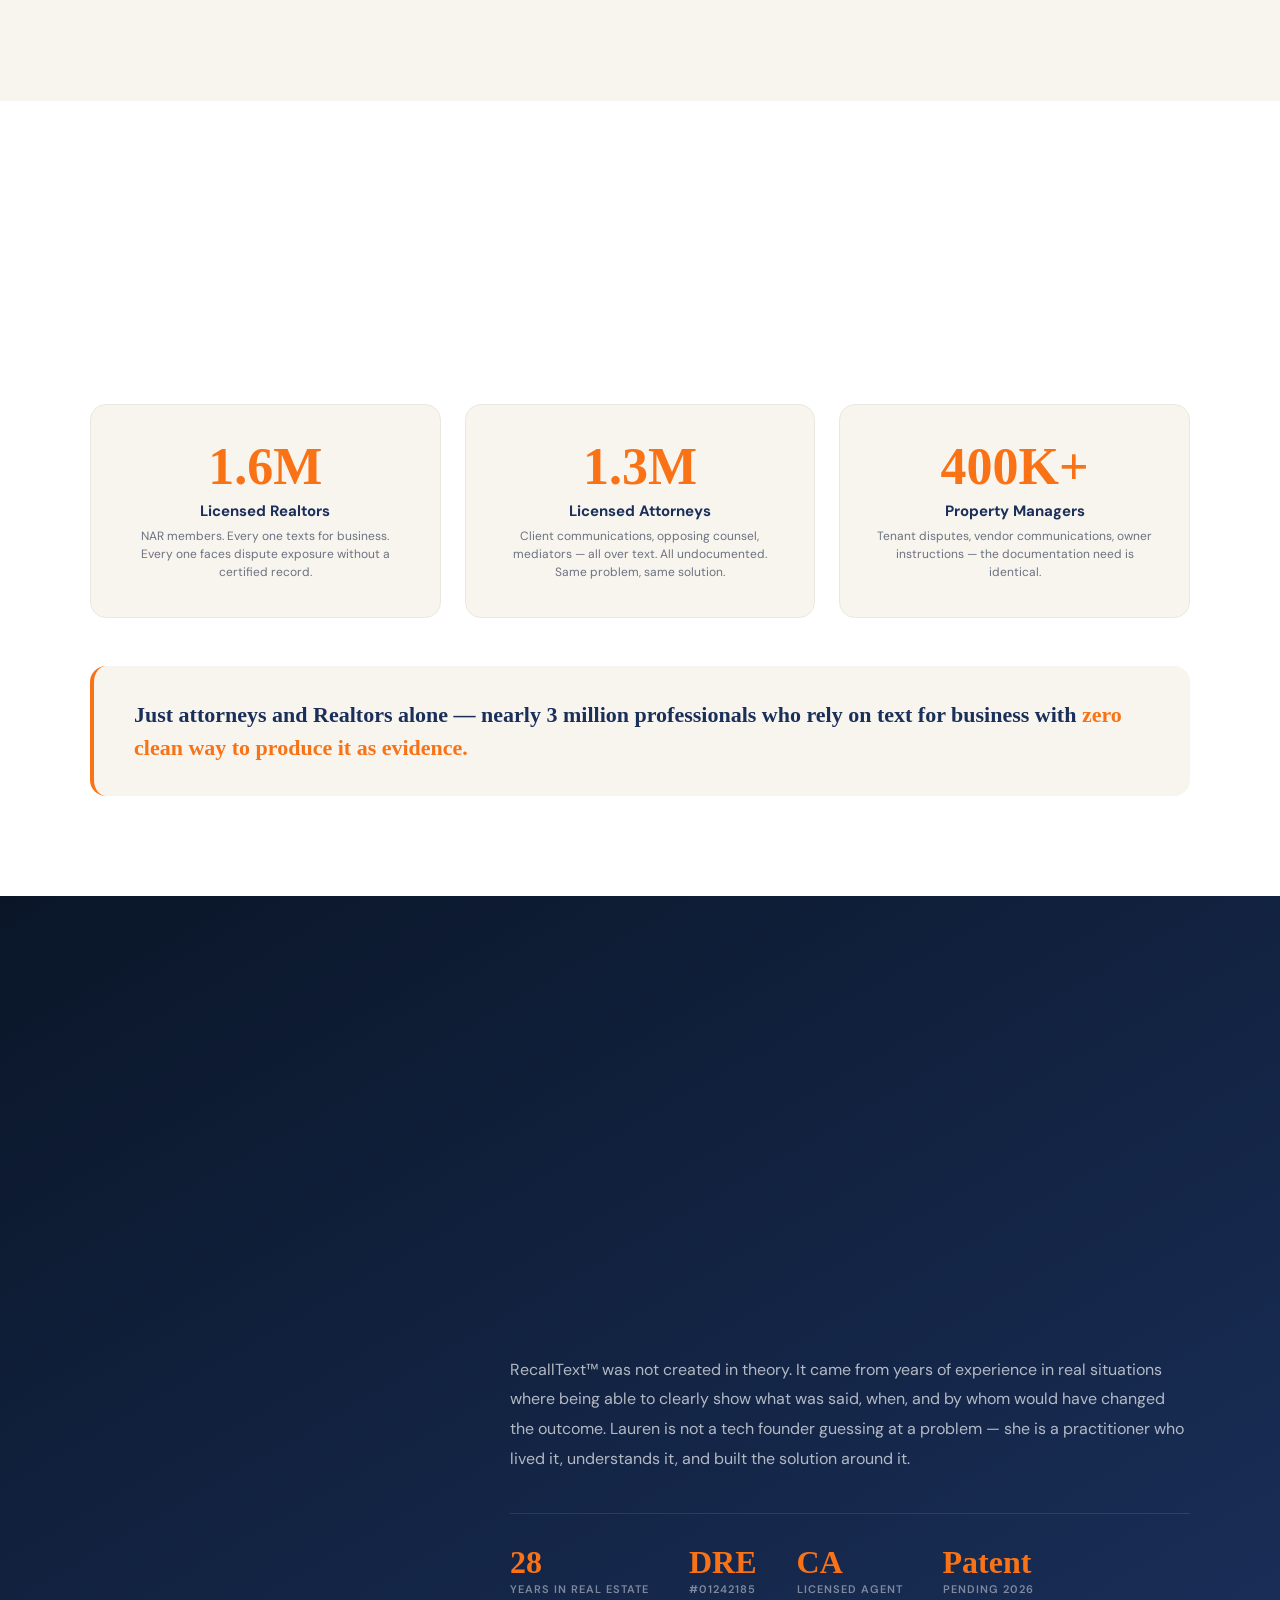
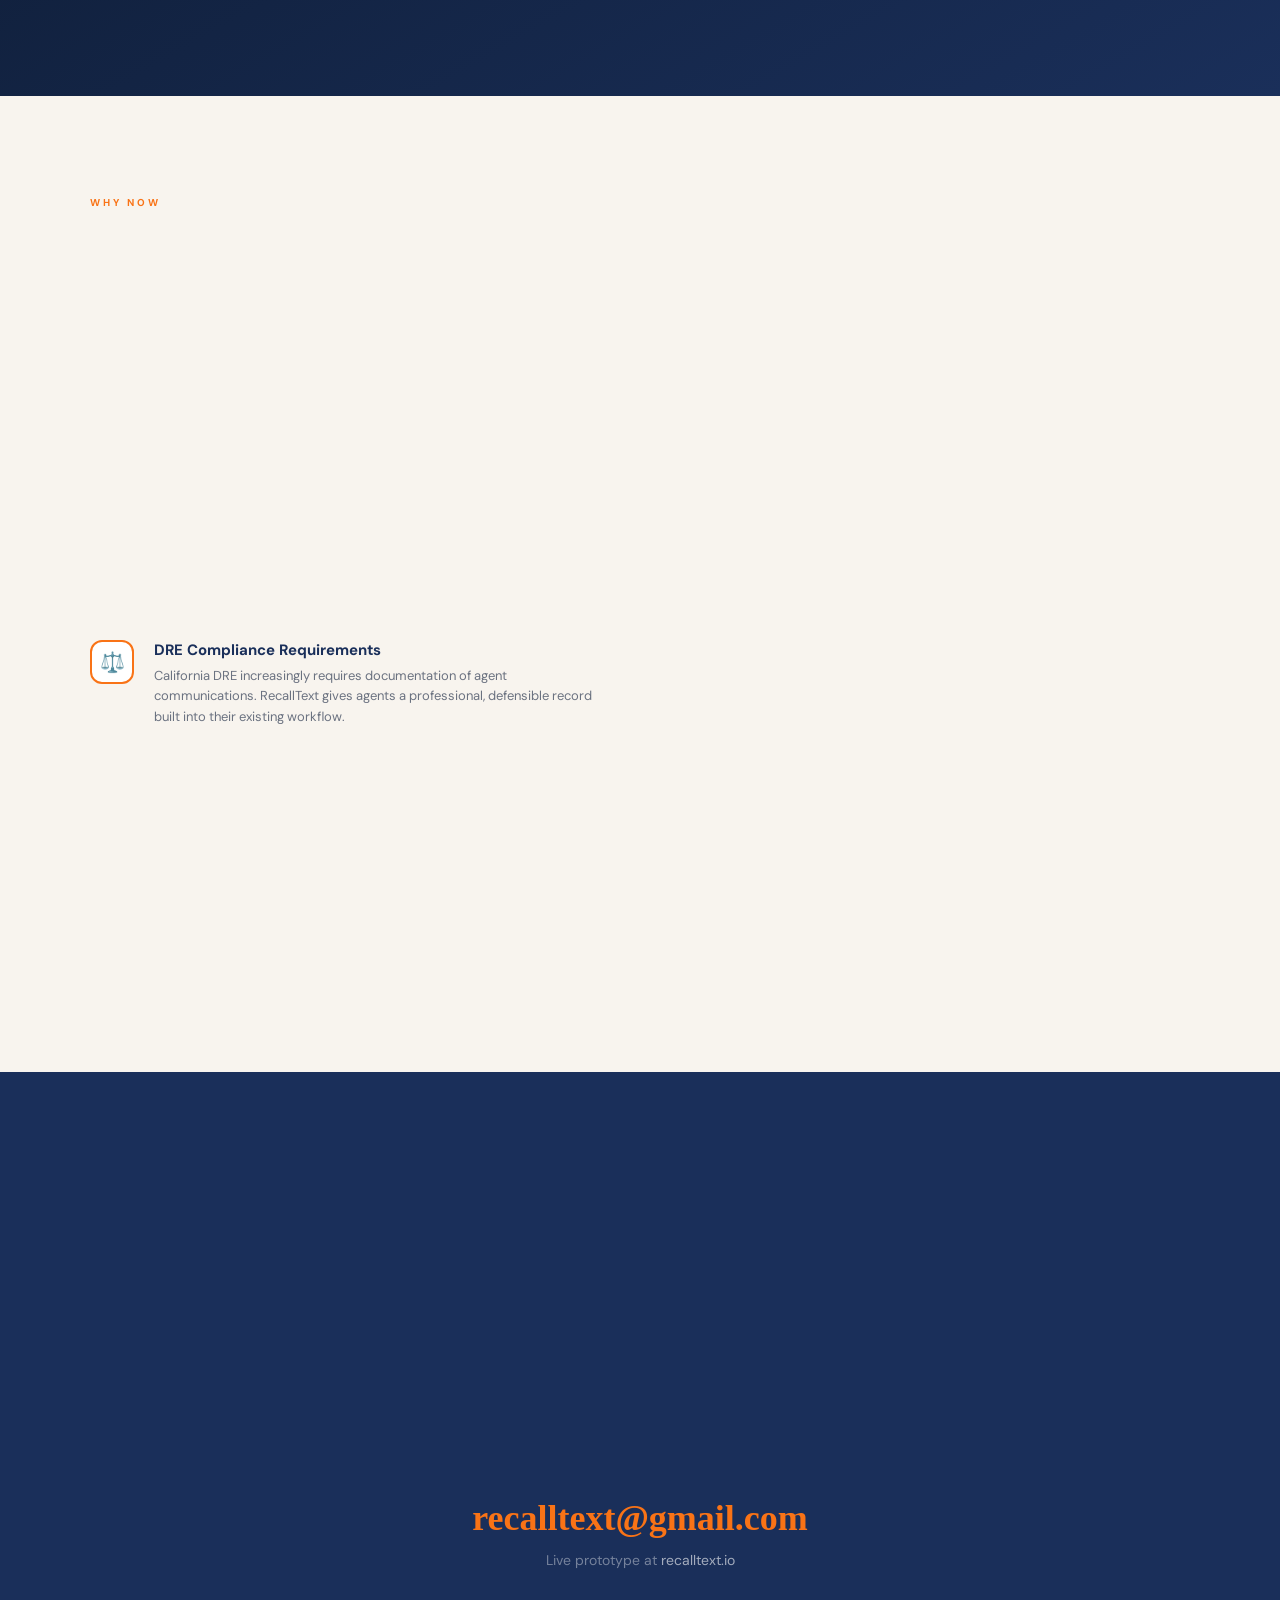
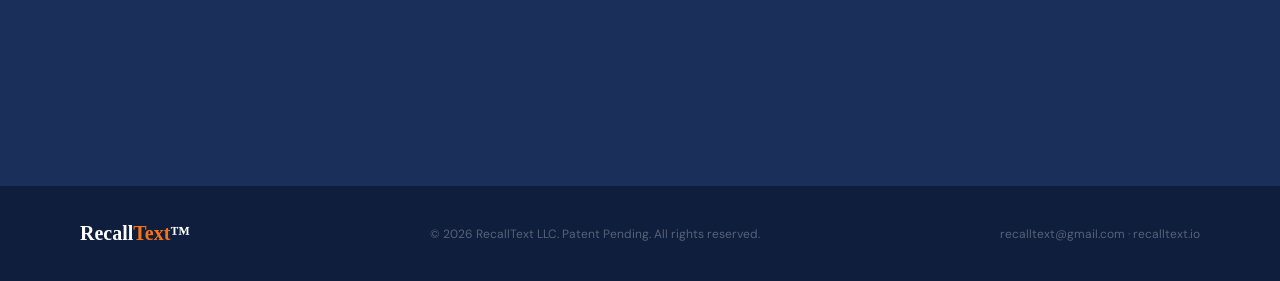
==== commit adbdd7db: "Update index.html" ====
--- a/pitch/index.html
+++ b/pitch/index.html
@@ -1,7 +1,7 @@
 <!DOCTYPE html>
 <html lang="en">
 <head>
-<meta charset="UTF-8"/>
+<meta charset="UTF-8"/>f
 <meta name="viewport" content="width=device-width, initial-scale=1.0"/>
 <title>RecallText™ — One Transaction. All Conversations. One Verified Record.</title>
 <link href="https://fonts.googleapis.com/css2?family=Cormorant+Garamond:wght@400;500;600;700&family=DM+Sans:wght@300;400;500;600;700&family=DM+Mono:wght@400;500&display=swap" rel="stylesheet"/>
@@ -299,7 +299,7 @@
   <div class="section-inner">
     <div class="founder-grid">
       <div class="founder-photo-wrap reveal">
-        <img src="6e2d71ed-1fa9-4b6d-a63e-8615f44f7f50-1_all_3604.jpg" alt="Lauren Cotner, Founder RecallText" class="founder-photo"/>
+        <img src="founder.png" alt="Lauren Cotner, Founder RecallText" class="founder-photo"/>
         <div class="founder-badge">Founder &amp; CEO — RecallText LLC</div>
       </div>
       <div class="founder-content">
